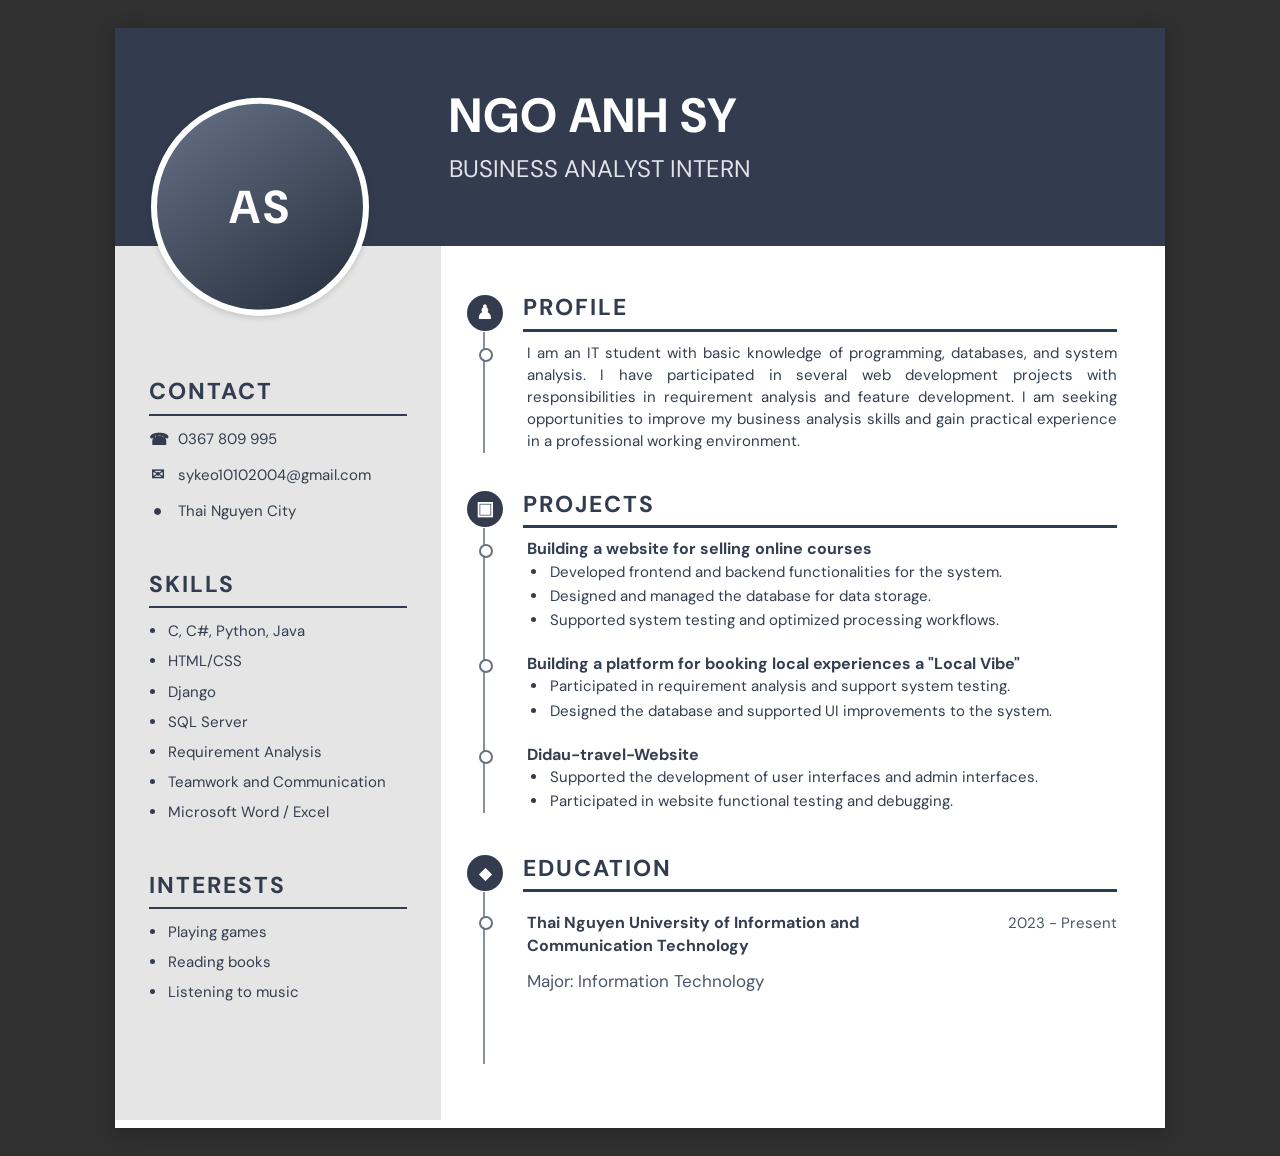
==== index.html @ ea8af99d "Add responsive CV website Co-authored-by: Copilot <223556219+Copilot@users.noreply.github.com>" ====
<!DOCTYPE html>
<html lang="en">
<head>
  <meta charset="UTF-8">
  <meta name="viewport" content="width=device-width, initial-scale=1.0">
  <meta name="description" content="Resume of Ngo Anh Sy, Business Analyst Intern">
  <title>Ngo Anh Sy | Business Analyst Intern</title>
  <link rel="preconnect" href="https://fonts.googleapis.com">
  <link rel="preconnect" href="https://fonts.gstatic.com" crossorigin>
  <link href="https://fonts.googleapis.com/css2?family=DM+Sans:wght@400;500;600;700&display=swap" rel="stylesheet">
  <link rel="stylesheet" href="styles.css">
</head>
<body>
  <main class="resume">
    <header class="resume-header">
      <div class="header-photo-space">
        <div class="avatar" role="img" aria-label="Profile photo placeholder">AS</div>
      </div>
      <div class="header-title">
        <h1>NGO ANH SY</h1>
        <p>BUSINESS ANALYST INTERN</p>
      </div>
    </header>

    <div class="resume-body">
      <aside class="sidebar">
        <section class="side-section contact-section">
          <h2>Contact</h2>
          <ul class="plain-list contact-list">
            <li><span class="icon" aria-hidden="true">☎</span><a href="tel:+84862318332">0367 809 995</a></li>
            <li><span class="icon" aria-hidden="true">✉</span><a href="mailto:sykeo10102004@gmail.com">sykeo10102004@gmail.com</a></li>
            <li><span class="icon" aria-hidden="true">●</span><span>Thai Nguyen City</span></li>
          </ul>
        </section>

        <section class="side-section">
          <h2>Skills</h2>
          <ul class="plain-list bullet-list">
            <li>C, C#, Python, Java</li>
            <li>HTML/CSS</li>
            <li>Django</li>
            <li>SQL Server</li>
            <li>Requirement Analysis</li>
            <li>Teamwork and Communication</li>
            <li>Microsoft Word / Excel</li>
          </ul>
        </section>

        <section class="side-section interests-section">
          <h2>Interests</h2>
          <ul class="plain-list bullet-list">
            <li>Playing games</li>
            <li>Reading books</li>
            <li>Listening to music</li>
          </ul>
        </section>
      </aside>

      <div class="main-content">
        <section class="content-section">
          <div class="section-title">
            <span class="section-icon" aria-hidden="true">♟</span>
            <h2>Profile</h2>
          </div>
          <div class="timeline profile-timeline">
            <div class="timeline-entry">
              <p>
                I am an IT student with basic knowledge of programming, databases, and
                system analysis. I have participated in several web development projects
                with responsibilities in requirement analysis and feature
                development. I am seeking opportunities to improve my business analysis
                skills and gain practical experience in a professional working environment.
              </p>
            </div>
          </div>
        </section>

        <section class="content-section projects-section">
          <div class="section-title">
            <span class="section-icon" aria-hidden="true">▣</span>
            <h2>Projects</h2>
          </div>
          <div class="timeline project-timeline">
            <article class="timeline-entry project">
              <h3>Building a website for selling online courses</h3>
              <ul>
                <li>Developed frontend and backend functionalities for the system.</li>
                <li>Designed and managed the database for data storage.</li>
                <li>Supported system testing and optimized processing workflows.</li>
              </ul>
            </article>
            <article class="timeline-entry project">
              <h3>Building a platform for booking local experiences a "Local Vibe"</h3>
              <ul>
                <li>Participated in requirement analysis and support system testing.</li>
                <li>Designed the database and supported UI improvements to the system.</li>
              </ul>
            </article>
            <article class="timeline-entry project">
              <h3>Didau-travel-Website</h3>
              <ul>
                <li>Supported the development of user interfaces and admin interfaces.</li>
                <li>Participated in website functional testing and debugging.</li>
              </ul>
            </article>
          </div>
        </section>

        <section class="content-section education-section">
          <div class="section-title">
            <span class="section-icon education-icon" aria-hidden="true">◆</span>
            <h2>Education</h2>
          </div>
          <div class="timeline education-timeline">
            <article class="timeline-entry education-entry">
              <div class="education-heading">
                <h3>Thai Nguyen University of Information and Communication Technology</h3>
                <span class="date">2023 - Present</span>
              </div>
              <p>Major: Information Technology</p>
            </article>
          </div>
        </section>
      </div>
    </div>
  </main>
</body>
</html>
---- styles.css ----
:root {
  color-scheme: light;
  --ink: #343e4f;
  --muted: #4b5668;
  --navy: #323c4e;
  --sidebar: #e5e5e5;
  --paper: #fff;
  --line: #263d53;
  --timeline: #88919c;
  --font: "DM Sans", Arial, sans-serif;
}

* {
  box-sizing: border-box;
}

body {
  margin: 0;
  padding: 28px;
  background: #303030;
  color: var(--ink);
  font-family: var(--font);
  font-size: 15px;
  line-height: 1.48;
}

a {
  color: inherit;
  text-decoration: none;
}

a:hover {
  text-decoration: underline;
}

.resume {
  width: min(100%, 1050px);
  min-height: 1100px;
  margin: 0 auto;
  background: var(--paper);
  box-shadow: 0 4px 18px rgb(0 0 0 / 24%);
}

.resume-header {
  position: relative;
  z-index: 1;
  display: grid;
  min-height: 218px;
  grid-template-columns: 31% 69%;
  align-items: center;
  background: var(--navy);
  color: #fff;
}

.header-photo-space {
  position: relative;
  height: 100%;
}

.avatar {
  position: absolute;
  z-index: 2;
  top: 50%;
  left: 36px;
  display: grid;
  width: 218px;
  aspect-ratio: 1;
  transform: translateY(-18%);
  place-items: center;
  border: 6px solid #fff;
  border-radius: 50%;
  background: linear-gradient(145deg, #667287, #252d3b);
  box-shadow: 0 2px 6px rgb(0 0 0 / 15%);
  color: #fff;
  font-size: 46px;
  font-weight: 700;
  letter-spacing: 3px;
}

.header-title {
  align-self: center;
  padding: 28px 30px 28px 8px;
}

.header-title h1 {
  margin: 0;
  font-size: clamp(30px, 5vw, 48px);
  font-weight: 700;
  letter-spacing: 1px;
  line-height: 1.15;
}

.header-title p {
  margin: 8px 0 0;
  color: #e0e3e8;
  font-size: clamp(16px, 2.5vw, 24px);
  font-weight: 400;
}

.resume-body {
  display: grid;
  grid-template-columns: 31% 69%;
}

.sidebar {
  min-width: 0;
  padding: 132px 34px 48px;
  background: var(--sidebar);
}

.side-section {
  margin-bottom: 48px;
}

.side-section h2 {
  margin: 0 0 12px;
  padding-bottom: 8px;
  border-bottom: 2px solid var(--navy);
  color: var(--navy);
  font-size: 23px;
  font-weight: 700;
  letter-spacing: 2px;
  line-height: 1.2;
  text-transform: uppercase;
}

.plain-list {
  margin: 0;
  padding: 0;
  list-style: none;
}

.contact-list {
  display: grid;
  gap: 12px;
}

.contact-list li {
  display: flex;
  align-items: center;
  gap: 12px;
  min-width: 0;
  overflow-wrap: anywhere;
}

.icon {
  width: 17px;
  flex: 0 0 17px;
  color: var(--navy);
  font-size: 16px;
  font-weight: 700;
  text-align: center;
}

.bullet-list {
  display: grid;
  gap: 8px;
  padding-left: 18px;
  list-style: disc;
}

.bullet-list li {
  padding-left: 1px;
}

.bullet-list li::marker {
  color: var(--navy);
}

.main-content {
  min-width: 0;
  padding: 48px 48px 56px 26px;
}

.content-section {
  margin-bottom: 38px;
}

.section-title {
  display: flex;
  align-items: center;
  gap: 20px;
  margin-bottom: 0;
}

.section-title h2 {
  flex: 1;
  margin: 0;
  padding: 0 0 7px;
  border-bottom: 3px solid var(--line);
  color: var(--navy);
  font-size: 23px;
  font-weight: 700;
  letter-spacing: 2px;
  line-height: 1.2;
  text-transform: uppercase;
}

.section-icon {
  display: grid;
  width: 36px;
  height: 36px;
  flex: 0 0 36px;
  place-items: center;
  border-radius: 50%;
  background: var(--navy);
  color: #fff;
  font-size: 19px;
  font-weight: 700;
}

.timeline {
  position: relative;
  margin-left: 16px;
  padding: 10px 0 0 42px;
  border-left: 2px solid var(--timeline);
}

.timeline-entry {
  position: relative;
}

.timeline-entry::before {
  position: absolute;
  top: 6px;
  left: -48px;
  width: 10px;
  height: 10px;
  border: 2px solid #667181;
  border-radius: 50%;
  background: var(--paper);
  content: "";
}

.timeline-entry p {
  margin: 0;
}

.profile-timeline {
  min-height: 113px;
}

.profile-timeline .timeline-entry p {
  text-align: justify;
}

.projects-section {
  margin-top: 6px;
}

.project-timeline {
  padding-top: 10px;
}

.project {
  margin-bottom: 22px;
}

.project:last-child {
  margin-bottom: 0;
}

.project h3,
.education-entry h3 {
  margin: 0;
  color: var(--ink);
  font-size: 16px;
  font-weight: 700;
  line-height: 1.4;
}

.project-role {
  margin: 1px 0 10px !important;
  color: var(--muted);
  font-size: 16px;
}

.project ul {
  display: grid;
  gap: 2px;
  margin: 0;
  padding-left: 21px;
}

.project li {
  padding-left: 2px;
}

.project li::marker {
  color: var(--navy);
}

.education-section {
  margin-top: 42px;
  margin-bottom: 0;
}

.education-icon {
  font-size: 16px;
}

.education-timeline {
  padding-top: 20px;
  padding-bottom: 70px;
}

.education-entry::before {
  top: 4px;
}

.education-heading {
  display: flex;
  align-items: flex-start;
  justify-content: space-between;
  gap: 18px;
}

.education-heading h3 {
  max-width: 430px;
}

.date {
  flex: 0 0 auto;
  color: var(--muted);
  white-space: nowrap;
}

.education-entry > p {
  margin-top: 12px;
  color: var(--muted);
  font-size: 17px;
}

@media (max-width: 720px) {
  body {
    padding: 0;
    background: var(--paper);
  }

  .resume {
    min-height: 100vh;
    box-shadow: none;
  }

  .resume-header {
    min-height: 170px;
    grid-template-columns: 30% 70%;
  }

  .avatar {
    left: 18px;
    width: clamp(90px, 23vw, 150px);
    border-width: 4px;
    font-size: 30px;
  }

  .header-title {
    padding-left: 12px;
  }

  .resume-body {
    grid-template-columns: 1fr;
  }

  .sidebar {
    display: grid;
    grid-template-columns: repeat(2, minmax(0, 1fr));
    gap: 10px 28px;
    padding: 78px 28px 20px;
  }

  .side-section {
    margin-bottom: 20px;
  }

  .contact-section {
    margin-top: 0;
  }

  .main-content {
    padding: 30px 24px 48px;
  }
}

@media (max-width: 460px) {
  body {
    font-size: 14px;
  }

  .resume-header {
    min-height: 145px;
    grid-template-columns: 29% 71%;
  }

  .avatar {
    left: 12px;
    width: 86px;
    font-size: 25px;
  }

  .header-title {
    padding-right: 12px;
  }

  .header-title h1 {
    font-size: 25px;
    letter-spacing: 0;
  }

  .header-title p {
    font-size: 13px;
  }

  .sidebar {
    grid-template-columns: 1fr;
    gap: 0;
    padding: 66px 24px 10px;
  }

  .side-section {
    margin-bottom: 22px;
  }

  .side-section h2,
  .section-title h2 {
    font-size: 19px;
  }

  .main-content {
    padding: 24px 18px 38px;
  }

  .section-title {
    gap: 12px;
  }

  .section-icon {
    width: 32px;
    height: 32px;
    flex-basis: 32px;
  }

  .timeline {
    margin-left: 14px;
    padding-left: 26px;
  }

  .timeline-entry::before {
    left: -32px;
  }

  .education-heading {
    flex-direction: column;
    gap: 4px;
  }

  .content-section {
    margin-bottom: 30px;
  }
}

@media print {
  @page {
    size: A4;
    margin: 8mm;
  }

  body {
    padding: 0;
    background: #fff;
    font-size: 10pt;
    print-color-adjust: exact;
    -webkit-print-color-adjust: exact;
  }

  .resume {
    width: 100%;
    min-height: 0;
    box-shadow: none;
  }

  .resume-header {
    min-height: 165px;
  }

  .avatar {
    width: 170px;
  }

  .sidebar {
    padding-top: 112px;
  }

  .main-content {
    padding: 34px 32px 38px 20px;
  }

  .content-section,
  .timeline-entry {
    break-inside: avoid;
  }
}
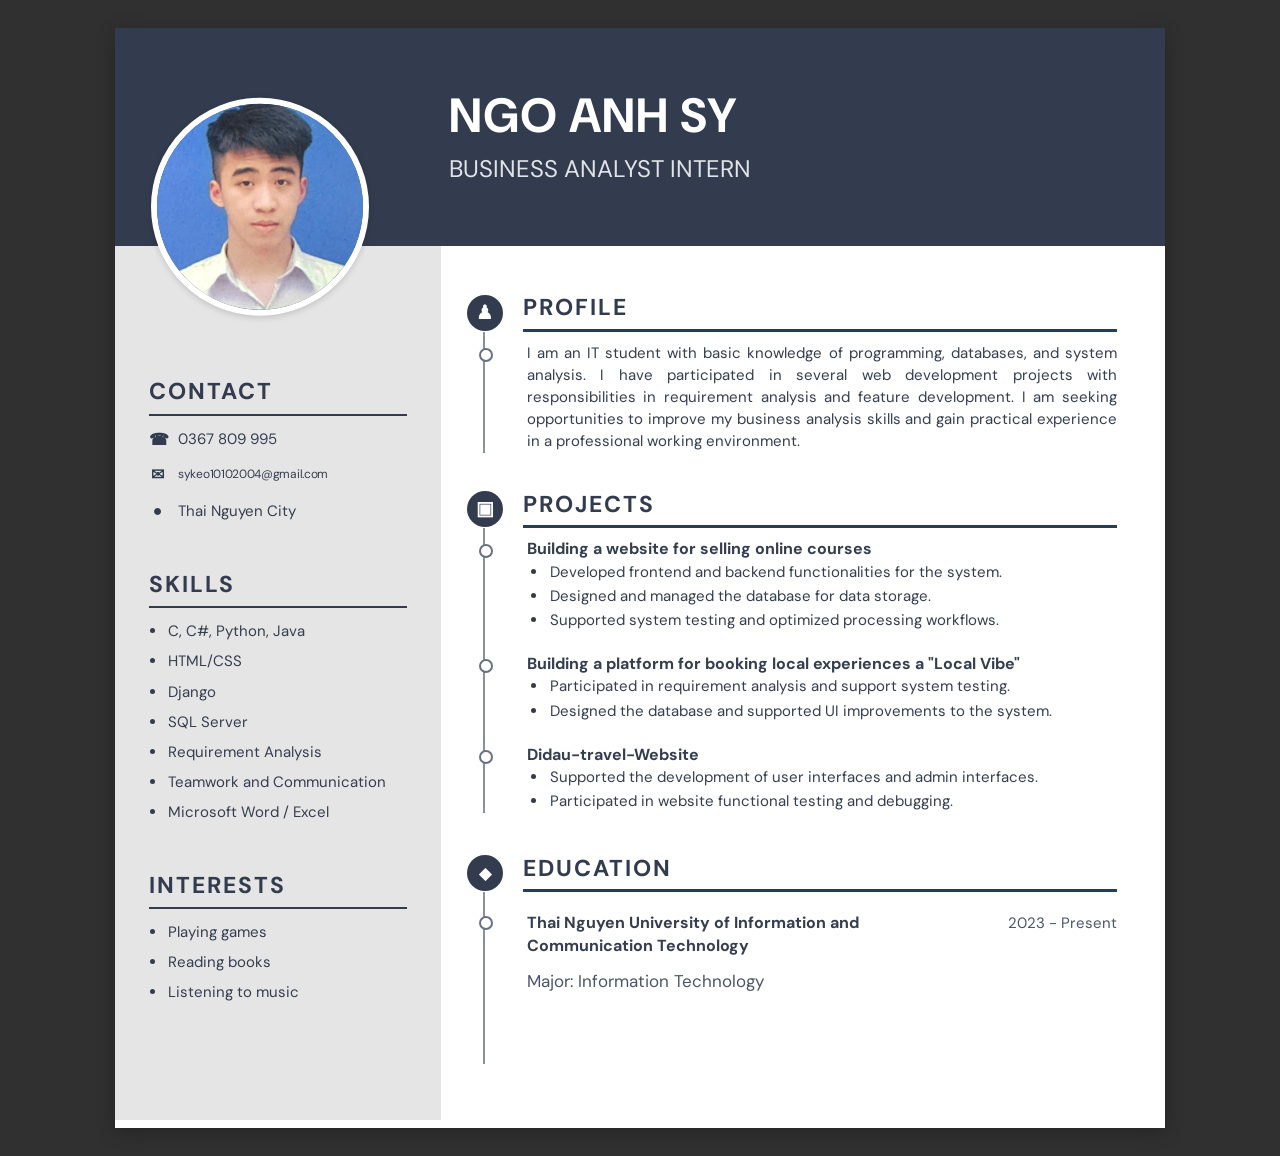
==== commit 98dcf875: "Add sharpened profile photo to CV Co-authored-by: Copilot <223556219+Copilot@users.noreply.github.co" ====
--- a/index.html
+++ b/index.html
@@ -14,7 +14,7 @@
   <main class="resume">
     <header class="resume-header">
       <div class="header-photo-space">
-        <div class="avatar" role="img" aria-label="Profile photo placeholder">AS</div>
+        <img class="avatar" src="assets/profile.jpg" alt="Portrait of Ngo Anh Sy">
       </div>
       <div class="header-title">
         <h1>NGO ANH SY</h1>
@@ -27,8 +27,8 @@
         <section class="side-section contact-section">
           <h2>Contact</h2>
           <ul class="plain-list contact-list">
-            <li><span class="icon" aria-hidden="true">☎</span><a href="tel:+84862318332">0367 809 995</a></li>
-            <li><span class="icon" aria-hidden="true">✉</span><a href="mailto:sykeo10102004@gmail.com">sykeo10102004@gmail.com</a></li>
+            <li><span class="icon" aria-hidden="true">☎</span><a href="tel:+84367809995">0367 809 995</a></li>
+            <li><span class="icon" aria-hidden="true">✉</span><a class="contact-email" href="mailto:sykeo10102004@gmail.com">sykeo10102004@gmail.com</a></li>
             <li><span class="icon" aria-hidden="true">●</span><span>Thai Nguyen City</span></li>
           </ul>
         </section>
--- a/styles.css
+++ b/styles.css
@@ -66,15 +66,12 @@
   width: 218px;
   aspect-ratio: 1;
   transform: translateY(-18%);
-  place-items: center;
   border: 6px solid #fff;
   border-radius: 50%;
-  background: linear-gradient(145deg, #667287, #252d3b);
+  background: #3d526e;
   box-shadow: 0 2px 6px rgb(0 0 0 / 15%);
-  color: #fff;
-  font-size: 46px;
-  font-weight: 700;
-  letter-spacing: 3px;
+  object-fit: cover;
+  object-position: center 32%;
 }
 
 .header-title {
@@ -143,6 +140,12 @@
   overflow-wrap: anywhere;
 }
 
+.contact-email {
+  white-space: nowrap;
+  font-size: 12px;
+  letter-spacing: -0.3px;
+}
+
 .icon {
   width: 17px;
   flex: 0 0 17px;
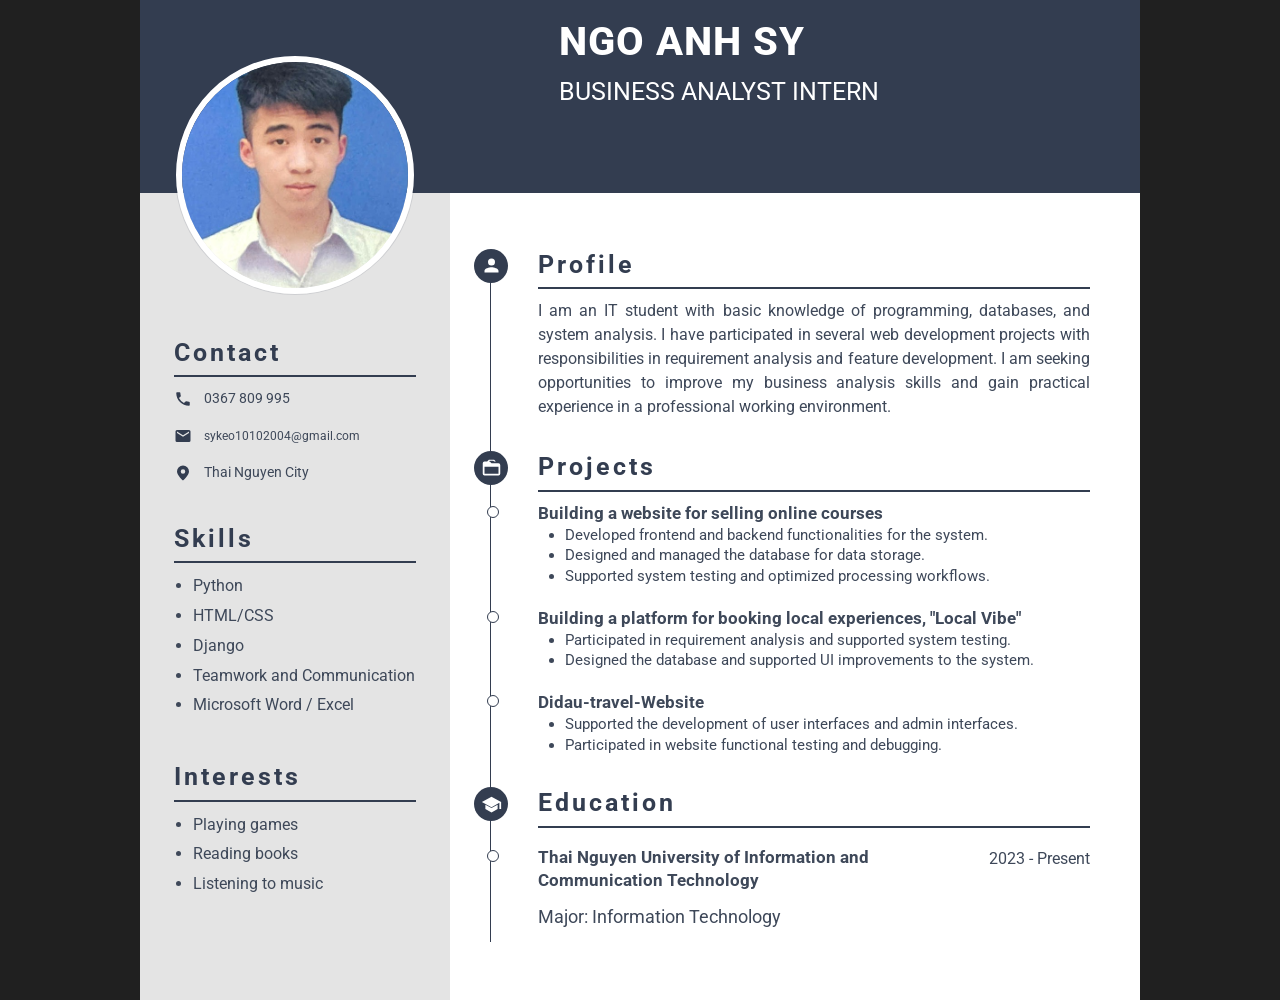
==== commit f1cc240d: "Update CV layout and styling Co-authored-by: Copilot <223556219+Copilot@users.noreply.github.com>" ====
--- a/index.html
+++ b/index.html
@@ -7,121 +7,113 @@
   <title>Ngo Anh Sy | Business Analyst Intern</title>
   <link rel="preconnect" href="https://fonts.googleapis.com">
   <link rel="preconnect" href="https://fonts.gstatic.com" crossorigin>
-  <link href="https://fonts.googleapis.com/css2?family=DM+Sans:wght@400;500;600;700&display=swap" rel="stylesheet">
+  <link href="https://fonts.googleapis.com/css2?family=Roboto:wght@400;500;700;800&display=swap" rel="stylesheet">
   <link rel="stylesheet" href="styles.css">
 </head>
 <body>
   <main class="resume">
     <header class="resume-header">
-      <div class="header-photo-space">
-        <img class="avatar" src="assets/profile.jpg" alt="Portrait of Ngo Anh Sy">
-      </div>
-      <div class="header-title">
+      <div class="header-copy">
         <h1>NGO ANH SY</h1>
         <p>BUSINESS ANALYST INTERN</p>
       </div>
     </header>
 
-    <div class="resume-body">
-      <aside class="sidebar">
-        <section class="side-section contact-section">
-          <h2>Contact</h2>
-          <ul class="plain-list contact-list">
-            <li><span class="icon" aria-hidden="true">☎</span><a href="tel:+84367809995">0367 809 995</a></li>
-            <li><span class="icon" aria-hidden="true">✉</span><a class="contact-email" href="mailto:sykeo10102004@gmail.com">sykeo10102004@gmail.com</a></li>
-            <li><span class="icon" aria-hidden="true">●</span><span>Thai Nguyen City</span></li>
-          </ul>
-        </section>
+    <aside class="sidebar">
+      <img class="avatar" src="assets/profile.jpg" alt="Portrait of Ngo Anh Sy">
 
-        <section class="side-section">
-          <h2>Skills</h2>
-          <ul class="plain-list bullet-list">
-            <li>C, C#, Python, Java</li>
-            <li>HTML/CSS</li>
-            <li>Django</li>
-            <li>SQL Server</li>
-            <li>Requirement Analysis</li>
-            <li>Teamwork and Communication</li>
-            <li>Microsoft Word / Excel</li>
-          </ul>
-        </section>
+      <section class="side-section contact-section">
+        <h2>Contact</h2>
+        <ul class="contact-list">
+          <li>
+            <svg viewBox="0 0 24 24" aria-hidden="true"><path d="M6.62 10.79a15.05 15.05 0 0 0 6.59 6.59l2.2-2.2a1 1 0 0 1 1.02-.24c1.12.37 2.33.56 3.57.56.55 0 1 .45 1 1V20c0 .55-.45 1-1 1C10.61 21 3 13.39 3 4c0-.55.45-1 1-1h3.5c.55 0 1 .45 1 1 0 1.25.2 2.45.57 3.57.11.36.02.77-.25 1.03z"/></svg>
+            <a href="tel:+84367809995">0367 809 995</a>
+          </li>
+          <li>
+            <svg viewBox="0 0 24 24" aria-hidden="true"><path d="M20 4H4a2 2 0 0 0-2 2v12a2 2 0 0 0 2 2h16a2 2 0 0 0 2-2V6a2 2 0 0 0-2-2m0 4-8 5-8-5V6l8 5 8-5z"/></svg>
+            <a href="mailto:sykeo10102004@gmail.com">sykeo10102004@gmail.com</a>
+          </li>
+          <li>
+            <svg viewBox="0 0 24 24" aria-hidden="true"><path d="M12 2a8 8 0 0 0-8 8c0 5.25 8 12 8 12s8-6.75 8-12a8 8 0 0 0-8-8m0 11a3 3 0 1 1 0-6 3 3 0 0 1 0 6"/></svg>
+            <span>Thai Nguyen City</span>
+          </li>
+        </ul>
+      </section>
 
-        <section class="side-section interests-section">
-          <h2>Interests</h2>
-          <ul class="plain-list bullet-list">
-            <li>Playing games</li>
-            <li>Reading books</li>
-            <li>Listening to music</li>
-          </ul>
-        </section>
-      </aside>
+      <section class="side-section">
+        <h2>Skills</h2>
+        <ul class="bullet-list">
+          <li>Python</li>
+          <li>HTML/CSS</li>
+          <li>Django</li>
+          <li>Teamwork and Communication</li>
+          <li>Microsoft Word / Excel</li>
+        </ul>
+      </section>
 
-      <div class="main-content">
-        <section class="content-section">
-          <div class="section-title">
-            <span class="section-icon" aria-hidden="true">♟</span>
-            <h2>Profile</h2>
+      <section class="side-section interests-section">
+        <h2>Interests</h2>
+        <ul class="bullet-list">
+          <li>Playing games</li>
+          <li>Reading books</li>
+          <li>Listening to music</li>
+        </ul>
+      </section>
+    </aside>
+
+    <div class="main-content">
+      <section class="resume-section profile-section">
+        <span class="section-icon" aria-hidden="true">
+          <svg viewBox="0 0 24 24"><path d="M12 12a4 4 0 1 0 0-8 4 4 0 0 0 0 8m0 2c-2.67 0-8 1.34-8 4v2h16v-2c0-2.66-5.33-4-8-4"/></svg>
+        </span>
+        <h2>Profile</h2>
+        <p class="profile-copy">I am an IT student with basic knowledge of programming, databases, and system analysis. I have participated in several web development projects with responsibilities in requirement analysis and feature development. I am seeking opportunities to improve my business analysis skills and gain practical experience in a professional working environment.</p>
+      </section>
+
+      <section class="resume-section projects-section">
+        <span class="section-icon" aria-hidden="true">
+          <svg viewBox="0 0 24 24"><path d="M10 4 12 6h8a2 2 0 0 1 2 2v10a2 2 0 0 1-2 2H4a2 2 0 0 1-2-2V6a2 2 0 0 1 2-2zm10 6H4v8h16zM9 2h6l2 2h-2l-1-1h-4L9 4H7z"/></svg>
+        </span>
+        <h2>Projects</h2>
+        <div class="project-list">
+          <article class="timeline-item">
+            <h3>Building a website for selling online courses</h3>
+            <ul>
+              <li>Developed frontend and backend functionalities for the system.</li>
+              <li>Designed and managed the database for data storage.</li>
+              <li>Supported system testing and optimized processing workflows.</li>
+            </ul>
+          </article>
+          <article class="timeline-item">
+            <h3>Building a platform for booking local experiences, "Local Vibe"</h3>
+            <ul>
+              <li>Participated in requirement analysis and supported system testing.</li>
+              <li>Designed the database and supported UI improvements to the system.</li>
+            </ul>
+          </article>
+          <article class="timeline-item">
+            <h3>Didau-travel-Website</h3>
+            <ul>
+              <li>Supported the development of user interfaces and admin interfaces.</li>
+              <li>Participated in website functional testing and debugging.</li>
+            </ul>
+          </article>
+        </div>
+      </section>
+
+      <section class="resume-section education-section">
+        <span class="section-icon" aria-hidden="true">
+          <svg viewBox="0 0 24 24"><path d="m12 3-11 6 11 6 9-4.91V17h2V9zm-7 9.18V17l7 4 7-4v-4.82l-7 3.82z"/></svg>
+        </span>
+        <h2>Education</h2>
+        <article class="education-item">
+          <div class="education-heading">
+            <h3>Thai Nguyen University of Information and Communication Technology</h3>
+            <span>2023 - Present</span>
           </div>
-          <div class="timeline profile-timeline">
-            <div class="timeline-entry">
-              <p>
-                I am an IT student with basic knowledge of programming, databases, and
-                system analysis. I have participated in several web development projects
-                with responsibilities in requirement analysis and feature
-                development. I am seeking opportunities to improve my business analysis
-                skills and gain practical experience in a professional working environment.
-              </p>
-            </div>
-          </div>
-        </section>
-
-        <section class="content-section projects-section">
-          <div class="section-title">
-            <span class="section-icon" aria-hidden="true">▣</span>
-            <h2>Projects</h2>
-          </div>
-          <div class="timeline project-timeline">
-            <article class="timeline-entry project">
-              <h3>Building a website for selling online courses</h3>
-              <ul>
-                <li>Developed frontend and backend functionalities for the system.</li>
-                <li>Designed and managed the database for data storage.</li>
-                <li>Supported system testing and optimized processing workflows.</li>
-              </ul>
-            </article>
-            <article class="timeline-entry project">
-              <h3>Building a platform for booking local experiences a "Local Vibe"</h3>
-              <ul>
-                <li>Participated in requirement analysis and support system testing.</li>
-                <li>Designed the database and supported UI improvements to the system.</li>
-              </ul>
-            </article>
-            <article class="timeline-entry project">
-              <h3>Didau-travel-Website</h3>
-              <ul>
-                <li>Supported the development of user interfaces and admin interfaces.</li>
-                <li>Participated in website functional testing and debugging.</li>
-              </ul>
-            </article>
-          </div>
-        </section>
-
-        <section class="content-section education-section">
-          <div class="section-title">
-            <span class="section-icon education-icon" aria-hidden="true">◆</span>
-            <h2>Education</h2>
-          </div>
-          <div class="timeline education-timeline">
-            <article class="timeline-entry education-entry">
-              <div class="education-heading">
-                <h3>Thai Nguyen University of Information and Communication Technology</h3>
-                <span class="date">2023 - Present</span>
-              </div>
-              <p>Major: Information Technology</p>
-            </article>
-          </div>
-        </section>
-      </div>
+          <p>Major: Information Technology</p>
+        </article>
+      </section>
     </div>
   </main>
 </body>
--- a/styles.css
+++ b/styles.css
@@ -1,13 +1,8 @@
 :root {
-  color-scheme: light;
-  --ink: #343e4f;
-  --muted: #4b5668;
-  --navy: #323c4e;
-  --sidebar: #e5e5e5;
+  --navy: #333d50;
+  --ink: #3e4859;
+  --sidebar: #e4e4e4;
   --paper: #fff;
-  --line: #263d53;
-  --timeline: #88919c;
-  --font: "DM Sans", Arial, sans-serif;
 }
 
 * {
@@ -16,12 +11,12 @@
 
 body {
   margin: 0;
-  padding: 28px;
-  background: #303030;
+  padding: 0;
+  background: #202020;
   color: var(--ink);
-  font-family: var(--font);
-  font-size: 15px;
-  line-height: 1.48;
+  font-family: "Roboto", Arial, sans-serif;
+  font-size: 16px;
+  line-height: 1.42;
 }
 
 a {
@@ -34,102 +29,102 @@
 }
 
 .resume {
-  width: min(100%, 1050px);
-  min-height: 1100px;
+  display: grid;
+  grid-template-columns: 31% minmax(0, 1fr);
+  grid-template-areas:
+    "header header"
+    "sidebar main";
+  width: min(100%, 1000px);
+  min-height: 100vh;
   margin: 0 auto;
   background: var(--paper);
-  box-shadow: 0 4px 18px rgb(0 0 0 / 24%);
 }
 
 .resume-header {
-  position: relative;
-  z-index: 1;
-  display: grid;
-  min-height: 218px;
-  grid-template-columns: 31% 69%;
-  align-items: center;
+  grid-area: header;
+  min-height: 182px;
   background: var(--navy);
   color: #fff;
 }
 
-.header-photo-space {
+.header-copy {
+  margin-left: 39.5%;
+  padding: 18px 24px 22px;
+}
+
+.header-copy h1 {
+  margin: 0;
+  font-size: clamp(24px, 4vw, 40px);
+  font-weight: 800;
+  letter-spacing: 1px;
+  line-height: 1.2;
+  white-space: nowrap;
+}
+
+.header-copy p {
+  margin: 8px 0 0;
+  font-size: clamp(17px, 2.5vw, 25px);
+  font-weight: 400;
+}
+
+.sidebar {
   position: relative;
-  height: 100%;
+  grid-area: sidebar;
+  padding: 144px 34px 60px;
+  background: var(--sidebar);
 }
 
 .avatar {
   position: absolute;
-  z-index: 2;
-  top: 50%;
-  left: 36px;
-  display: grid;
-  width: 218px;
+  top: -137px;
+  left: 50%;
+  display: block;
+  width: 238px;
   aspect-ratio: 1;
-  transform: translateY(-18%);
+  transform: translateX(-50%);
   border: 6px solid #fff;
   border-radius: 50%;
-  background: #3d526e;
-  box-shadow: 0 2px 6px rgb(0 0 0 / 15%);
   object-fit: cover;
-  object-position: center 32%;
-}
-
-.header-title {
-  align-self: center;
-  padding: 28px 30px 28px 8px;
-}
-
-.header-title h1 {
+  object-position: center 38%;
+  box-shadow: 0 0 0 1px rgb(51 61 80 / 12%);
+}
+
+.side-section {
+  margin-top: 40px;
+}
+
+.contact-section {
+  margin-top: 0;
+}
+
+.side-section h2,
+.resume-section > h2 {
   margin: 0;
-  font-size: clamp(30px, 5vw, 48px);
-  font-weight: 700;
-  letter-spacing: 1px;
-  line-height: 1.15;
-}
-
-.header-title p {
-  margin: 8px 0 0;
-  color: #e0e3e8;
-  font-size: clamp(16px, 2.5vw, 24px);
-  font-weight: 400;
-}
-
-.resume-body {
-  display: grid;
-  grid-template-columns: 31% 69%;
-}
-
-.sidebar {
-  min-width: 0;
-  padding: 132px 34px 48px;
-  background: var(--sidebar);
-}
-
-.side-section {
-  margin-bottom: 48px;
-}
-
-.side-section h2 {
-  margin: 0 0 12px;
-  padding-bottom: 8px;
   border-bottom: 2px solid var(--navy);
   color: var(--navy);
-  font-size: 23px;
+  font-size: 25px;
   font-weight: 700;
-  letter-spacing: 2px;
-  line-height: 1.2;
-  text-transform: uppercase;
-}
-
-.plain-list {
+  letter-spacing: 3px;
+  line-height: 1.3;
+}
+
+.side-section h2 {
+  padding-bottom: 6px;
+  margin-bottom: 12px;
+}
+
+.contact-list,
+.bullet-list {
   margin: 0;
+  padding-left: 19px;
+}
+
+.contact-list {
+  display: grid;
+  gap: 18px;
   padding: 0;
   list-style: none;
-}
-
-.contact-list {
-  display: grid;
-  gap: 12px;
+  font-size: 14px;
 }
 
 .contact-list li {
@@ -140,174 +135,136 @@
   overflow-wrap: anywhere;
 }
 
-.contact-email {
+.contact-list a[href^="mailto:"] {
+  font-size: 12px;
   white-space: nowrap;
-  font-size: 12px;
-  letter-spacing: -0.3px;
-}
-
-.icon {
-  width: 17px;
-  flex: 0 0 17px;
-  color: var(--navy);
-  font-size: 16px;
-  font-weight: 700;
-  text-align: center;
-}
-
-.bullet-list {
+}
+
+.contact-list svg {
+  width: 18px;
+  height: 18px;
+  flex: 0 0 18px;
+  fill: var(--navy);
+}
+
+.bullet-list li {
+  padding-left: 0;
+  margin-bottom: 7px;
+}
+
+.interests-section {
+  margin-top: 44px;
+}
+
+.main-content {
+  position: relative;
+  grid-area: main;
+  padding: 56px 50px 60px 24px;
+}
+
+.main-content::before {
+  position: absolute;
+  top: 76px;
+  bottom: 58px;
+  left: 40px;
+  width: 1px;
+  background: var(--navy);
+  content: "";
+}
+
+.resume-section {
+  position: relative;
+  margin: 0 0 32px;
+  padding-left: 64px;
+}
+
+.section-icon {
+  position: absolute;
+  top: 0;
+  left: 0;
+  z-index: 1;
   display: grid;
-  gap: 8px;
-  padding-left: 18px;
-  list-style: disc;
-}
-
-.bullet-list li {
-  padding-left: 1px;
-}
-
-.bullet-list li::marker {
-  color: var(--navy);
-}
-
-.main-content {
-  min-width: 0;
-  padding: 48px 48px 56px 26px;
-}
-
-.content-section {
-  margin-bottom: 38px;
-}
-
-.section-title {
-  display: flex;
-  align-items: center;
-  gap: 20px;
-  margin-bottom: 0;
-}
-
-.section-title h2 {
-  flex: 1;
-  margin: 0;
-  padding: 0 0 7px;
-  border-bottom: 3px solid var(--line);
-  color: var(--navy);
-  font-size: 23px;
-  font-weight: 700;
-  letter-spacing: 2px;
-  line-height: 1.2;
-  text-transform: uppercase;
-}
-
-.section-icon {
-  display: grid;
-  width: 36px;
-  height: 36px;
-  flex: 0 0 36px;
+  width: 34px;
+  height: 34px;
   place-items: center;
   border-radius: 50%;
   background: var(--navy);
-  color: #fff;
-  font-size: 19px;
-  font-weight: 700;
-}
-
-.timeline {
+}
+
+.section-icon svg {
+  width: 21px;
+  height: 21px;
+  fill: #fff;
+}
+
+.resume-section > h2 {
+  min-height: 35px;
+  padding: 0 0 6px;
+  font-size: 25px;
+  letter-spacing: 3px;
+}
+
+.profile-copy {
+  margin: 10px 0 0;
+  font-size: 16px;
+  line-height: 1.5;
+  text-align: justify;
+  text-justify: inter-word;
+}
+
+.project-list {
+  padding-top: 10px;
+}
+
+.timeline-item {
   position: relative;
-  margin-left: 16px;
-  padding: 10px 0 0 42px;
-  border-left: 2px solid var(--timeline);
-}
-
-.timeline-entry {
-  position: relative;
-}
-
-.timeline-entry::before {
+  margin: 0 0 20px;
+}
+
+.timeline-item::before,
+.education-item::before {
   position: absolute;
-  top: 6px;
-  left: -48px;
+  top: 4px;
+  left: -51px;
   width: 10px;
   height: 10px;
-  border: 2px solid #667181;
+  border: 1.5px solid var(--navy);
   border-radius: 50%;
   background: var(--paper);
   content: "";
 }
 
-.timeline-entry p {
+.timeline-item h3,
+.education-item h3 {
   margin: 0;
-}
-
-.profile-timeline {
-  min-height: 113px;
-}
-
-.profile-timeline .timeline-entry p {
-  text-align: justify;
-}
-
-.projects-section {
+  font-size: 17px;
+  font-weight: 700;
+  line-height: 1.35;
+}
+
+.project-role {
+  margin: 0 0 12px 4px;
+  font-size: 18px;
+}
+
+.timeline-item ul {
+  margin: 0;
+  padding-left: 27px;
+  font-size: 15px;
+  line-height: 1.38;
+}
+
+.education-section {
   margin-top: 6px;
-}
-
-.project-timeline {
-  padding-top: 10px;
-}
-
-.project {
-  margin-bottom: 22px;
-}
-
-.project:last-child {
   margin-bottom: 0;
 }
 
-.project h3,
-.education-entry h3 {
-  margin: 0;
-  color: var(--ink);
-  font-size: 16px;
-  font-weight: 700;
-  line-height: 1.4;
-}
-
-.project-role {
-  margin: 1px 0 10px !important;
-  color: var(--muted);
-  font-size: 16px;
-}
-
-.project ul {
-  display: grid;
-  gap: 2px;
-  margin: 0;
-  padding-left: 21px;
-}
-
-.project li {
-  padding-left: 2px;
-}
-
-.project li::marker {
-  color: var(--navy);
-}
-
-.education-section {
-  margin-top: 42px;
-  margin-bottom: 0;
-}
-
-.education-icon {
-  font-size: 16px;
-}
-
-.education-timeline {
-  padding-top: 20px;
-  padding-bottom: 70px;
-}
-
-.education-entry::before {
+.education-item {
+  position: relative;
+  margin-top: 18px;
+}
+
+.education-item::before {
   top: 4px;
 }
 
@@ -315,191 +272,359 @@
   display: flex;
   align-items: flex-start;
   justify-content: space-between;
-  gap: 18px;
+  gap: 20px;
 }
 
 .education-heading h3 {
-  max-width: 430px;
-}
-
-.date {
-  flex: 0 0 auto;
-  color: var(--muted);
-  white-space: nowrap;
-}
-
-.education-entry > p {
-  margin-top: 12px;
-  color: var(--muted);
-  font-size: 17px;
-}
-
-@media (max-width: 720px) {
+  max-width: 75%;
+}
+
+.education-heading span {
+  flex-shrink: 0;
+  padding-top: 2px;
+}
+
+.education-item p {
+  margin: 12px 0 0;
+  font-size: 18px;
+}
+
+@media (min-width: 1001px) {
+  .resume {
+    min-height: 1000px;
+  }
+}
+
+@media (max-width: 700px) {
   body {
-    padding: 0;
     background: var(--paper);
+    font-size: 15px;
   }
 
   .resume {
-    min-height: 100vh;
-    box-shadow: none;
+    grid-template-columns: 1fr;
+    grid-template-areas:
+      "header"
+      "sidebar"
+      "main";
   }
 
   .resume-header {
-    min-height: 170px;
-    grid-template-columns: 30% 70%;
+    min-height: 140px;
+  }
+
+  .header-copy {
+    margin-left: 0;
+    padding: 18px 14px;
+  }
+
+  .header-copy h1 {
+    font-size: clamp(18px, 5.2vw, 34px);
+  }
+
+  .header-copy p {
+    margin-top: 5px;
+    font-size: 14px;
+  }
+
+  .sidebar {
+    padding: 82px 28px 34px;
   }
 
   .avatar {
-    left: 18px;
-    width: clamp(90px, 23vw, 150px);
-    border-width: 4px;
-    font-size: 30px;
-  }
-
-  .header-title {
-    padding-left: 12px;
-  }
-
-  .resume-body {
-    grid-template-columns: 1fr;
-  }
-
-  .sidebar {
-    display: grid;
-    grid-template-columns: repeat(2, minmax(0, 1fr));
-    gap: 10px 28px;
-    padding: 78px 28px 20px;
-  }
-
-  .side-section {
-    margin-bottom: 20px;
+    top: -50px;
+    left: 24px;
+    width: 120px;
+    transform: none;
+    border-width: 5px;
   }
 
   .contact-section {
     margin-top: 0;
   }
 
+  .side-section {
+    margin-top: 28px;
+  }
+
   .main-content {
-    padding: 30px 24px 48px;
-  }
-}
-
-@media (max-width: 460px) {
-  body {
+    padding: 36px 22px 40px 18px;
+  }
+
+  .main-content::before {
+    top: 54px;
+    bottom: 40px;
+    left: 34px;
+  }
+
+  .resume-section {
+    margin-bottom: 28px;
+    padding-left: 52px;
+  }
+
+  .section-icon {
+    left: 0;
+    width: 30px;
+    height: 30px;
+  }
+
+  .section-icon svg {
+    width: 19px;
+    height: 19px;
+  }
+
+  .resume-section > h2,
+  .side-section h2 {
+    font-size: 21px;
+    letter-spacing: 2px;
+  }
+
+  .profile-copy,
+  .timeline-item ul {
     font-size: 14px;
   }
 
-  .resume-header {
-    min-height: 145px;
-    grid-template-columns: 29% 71%;
-  }
-
-  .avatar {
-    left: 12px;
-    width: 86px;
-    font-size: 25px;
-  }
-
-  .header-title {
-    padding-right: 12px;
-  }
-
-  .header-title h1 {
-    font-size: 25px;
-    letter-spacing: 0;
-  }
-
-  .header-title p {
-    font-size: 13px;
-  }
-
-  .sidebar {
-    grid-template-columns: 1fr;
-    gap: 0;
-    padding: 66px 24px 10px;
-  }
-
-  .side-section {
-    margin-bottom: 22px;
-  }
-
-  .side-section h2,
-  .section-title h2 {
-    font-size: 19px;
-  }
-
-  .main-content {
-    padding: 24px 18px 38px;
-  }
-
-  .section-title {
-    gap: 12px;
-  }
-
-  .section-icon {
-    width: 32px;
-    height: 32px;
-    flex-basis: 32px;
-  }
-
-  .timeline {
-    margin-left: 14px;
-    padding-left: 26px;
-  }
-
-  .timeline-entry::before {
-    left: -32px;
+  .profile-copy {
+    text-align: left;
+  }
+
+  .timeline-item h3,
+  .project-role,
+  .education-item p {
+    font-size: 16px;
+  }
+
+  .timeline-item::before,
+  .education-item::before {
+    left: -42px;
   }
 
   .education-heading {
-    flex-direction: column;
-    gap: 4px;
-  }
-
-  .content-section {
-    margin-bottom: 30px;
+    display: block;
+  }
+
+  .education-heading h3 {
+    max-width: none;
+  }
+
+  .education-heading span {
+    display: block;
+    margin-top: 6px;
+  }
+}
+
+@media (max-width: 360px) {
+  .header-copy h1 {
+    font-size: 16px;
+    letter-spacing: 0.5px;
   }
 }
 
 @media print {
   @page {
     size: A4;
-    margin: 8mm;
+    margin: 0;
   }
 
   body {
-    padding: 0;
     background: #fff;
-    font-size: 10pt;
+    font-size: 10.5pt;
     print-color-adjust: exact;
     -webkit-print-color-adjust: exact;
   }
 
   .resume {
-    width: 100%;
+    width: 210mm;
+    height: 297mm;
+    min-height: 297mm;
+    grid-template-columns: 31% minmax(0, 1fr);
+    grid-template-rows: 35mm minmax(0, 1fr);
+  }
+
+  .resume-header {
+    height: 35mm;
+    min-height: 35mm;
+  }
+
+  .header-copy {
+    padding: 5mm 5mm 4mm;
+  }
+
+  .header-copy h1 {
+    font-size: 25pt;
+  }
+
+  .header-copy p {
+    margin-top: 2mm;
+    font-size: 15pt;
+  }
+
+  .sidebar {
+    display: flex;
     min-height: 0;
-    box-shadow: none;
-  }
-
-  .resume-header {
-    min-height: 165px;
+    flex-direction: column;
+    padding: 92px 7mm 10mm;
   }
 
   .avatar {
-    width: 170px;
-  }
-
-  .sidebar {
-    padding-top: 112px;
+    top: -25mm;
+    width: 42mm;
+    border-width: 1.5mm;
+  }
+
+  .side-section {
+    margin-top: 24px;
+  }
+
+  .contact-section {
+    margin-top: 0;
+  }
+
+  .side-section h2 {
+    padding-bottom: 5px;
+    margin-bottom: 10px;
+    font-size: 16pt;
+    letter-spacing: 2.2px;
+  }
+
+  .contact-list {
+    gap: 11px;
+    font-size: 11pt;
+  }
+
+  .contact-list li {
+    gap: 8px;
+  }
+
+  .contact-list a[href^="mailto:"] {
+    font-size: 9.5pt;
+  }
+
+  .contact-list svg {
+    width: 14px;
+    height: 14px;
+    flex-basis: 14px;
+  }
+
+  .bullet-list li {
+    margin-bottom: 6px;
+  }
+
+  .bullet-list {
+    font-size: 11pt;
+    line-height: 1.55;
+  }
+
+  .interests-section {
+    margin-top: 24px;
   }
 
   .main-content {
-    padding: 34px 32px 38px 20px;
-  }
-
-  .content-section,
-  .timeline-entry {
+    display: flex;
+    min-height: 0;
+    flex-direction: column;
+    padding: 30px 9mm 5mm 18px;
+  }
+
+  .main-content::before {
+    top: 43px;
+    bottom: 25px;
+    left: 32px;
+  }
+
+  .resume-section {
+    margin-bottom: 28px;
+    padding-left: 50px;
     break-inside: avoid;
-  }
-}
+    page-break-inside: avoid;
+  }
+
+  .section-icon {
+    width: 28px;
+    height: 28px;
+  }
+
+  .section-icon svg {
+    width: 17px;
+    height: 17px;
+  }
+
+  .resume-section > h2 {
+    min-height: 35px;
+    padding-bottom: 6px;
+    font-size: 18pt;
+    letter-spacing: 2.4px;
+  }
+
+  .profile-copy {
+    margin-top: 12px;
+    font-size: 11.5pt;
+    line-height: 1.55;
+  }
+
+  .projects-section {
+    display: flex;
+    min-height: 0;
+    flex: 1 1 auto;
+    flex-direction: column;
+  }
+
+  .project-list {
+    display: flex;
+    min-height: 0;
+    flex: 1 1 auto;
+    flex-direction: column;
+    justify-content: space-evenly;
+    padding-top: 12px;
+  }
+
+  .timeline-item {
+    margin-bottom: 0;
+    break-inside: avoid;
+    page-break-inside: avoid;
+  }
+
+  .timeline-item::before,
+  .education-item::before {
+    left: -40px;
+    width: 8px;
+    height: 8px;
+  }
+
+  .timeline-item h3,
+  .education-item h3 {
+    font-size: 12.5pt;
+    line-height: 1.35;
+  }
+
+  .timeline-item ul {
+    padding-left: 23px;
+    font-size: 11pt;
+    line-height: 1.5;
+  }
+
+  .education-section {
+    margin-top: 0;
+    margin-bottom: 0;
+  }
+
+  .education-item {
+    margin-top: 16px;
+  }
+
+  .education-item p {
+    margin-top: 12px;
+    font-size: 11.5pt;
+  }
+
+  .education-heading {
+    gap: 8px;
+  }
+  .education-heading h3 {
+    max-width: 72%;
+  }
+
+  .education-heading span {
+    font-size: 10pt;
+  }
+}
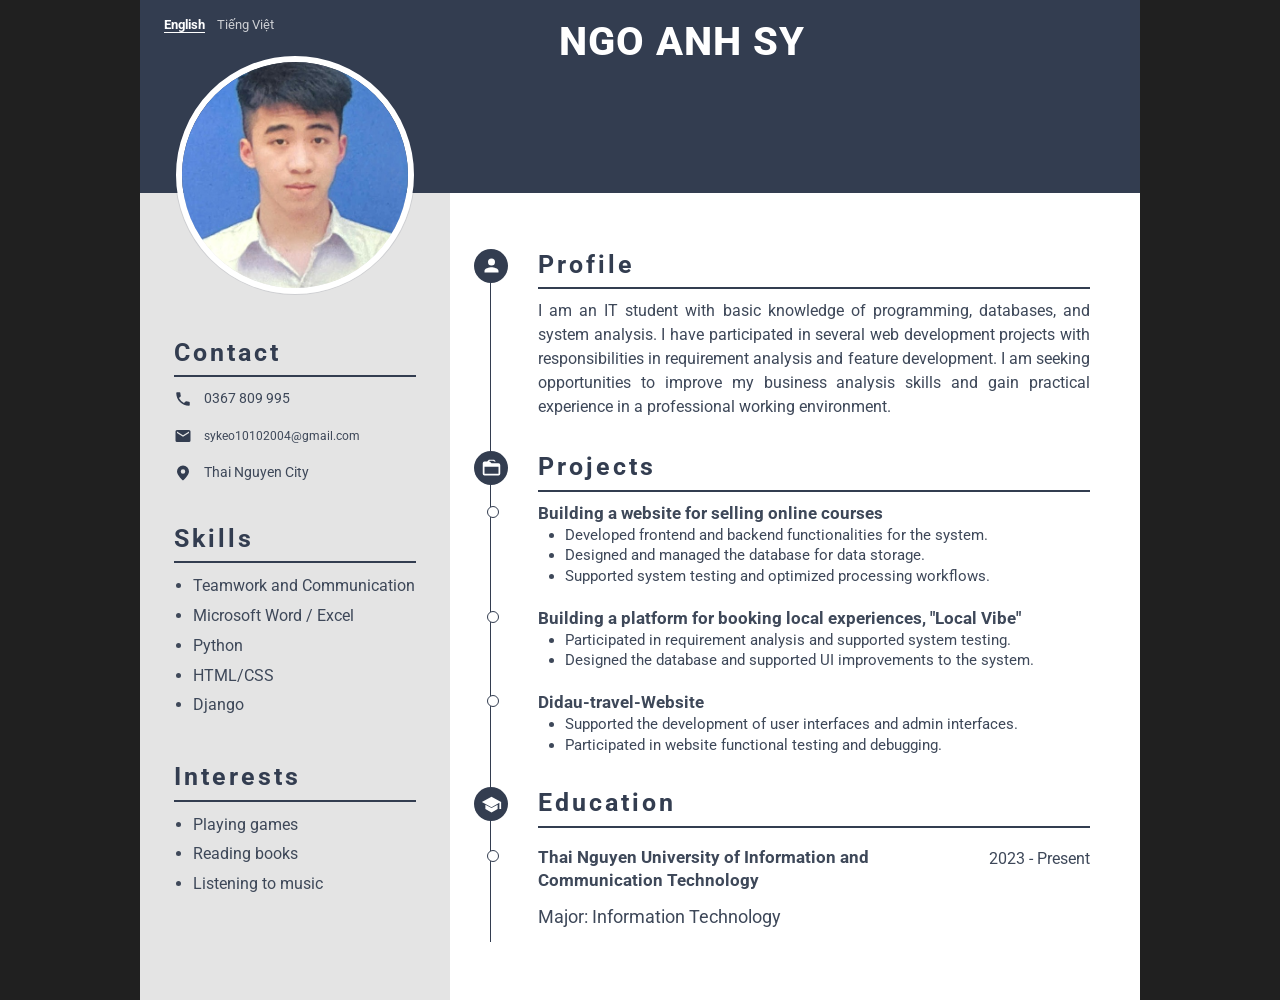
==== commit 83b3aaf9: "Update bilingual CV and PDFs Co-authored-by: Copilot <223556219+Copilot@users.noreply.github.com>" ====
--- a/index.html
+++ b/index.html
@@ -4,7 +4,7 @@
   <meta charset="UTF-8">
   <meta name="viewport" content="width=device-width, initial-scale=1.0">
   <meta name="description" content="Resume of Ngo Anh Sy, Business Analyst Intern">
-  <title>Ngo Anh Sy | Business Analyst Intern</title>
+  <title>Ngo Anh Sy </title>
   <link rel="preconnect" href="https://fonts.googleapis.com">
   <link rel="preconnect" href="https://fonts.gstatic.com" crossorigin>
   <link href="https://fonts.googleapis.com/css2?family=Roboto:wght@400;500;700;800&display=swap" rel="stylesheet">
@@ -13,9 +13,12 @@
 <body>
   <main class="resume">
     <header class="resume-header">
+      <nav class="language-switch" aria-label="Language">
+        <a href="index.html" lang="en" aria-current="page">English</a>
+        <a href="vi.html" lang="vi">Tiếng Việt</a>
+      </nav>
       <div class="header-copy">
         <h1>NGO ANH SY</h1>
-        <p>BUSINESS ANALYST INTERN</p>
       </div>
     </header>
 
@@ -43,11 +46,11 @@
       <section class="side-section">
         <h2>Skills</h2>
         <ul class="bullet-list">
+          <li>Teamwork and Communication</li>
+          <li>Microsoft Word / Excel</li>
           <li>Python</li>
           <li>HTML/CSS</li>
           <li>Django</li>
-          <li>Teamwork and Communication</li>
-          <li>Microsoft Word / Excel</li>
         </ul>
       </section>
 
--- a/styles.css
+++ b/styles.css
@@ -41,10 +41,32 @@
 }
 
 .resume-header {
+  position: relative;
   grid-area: header;
   min-height: 182px;
   background: var(--navy);
   color: #fff;
+}
+
+.language-switch {
+  position: absolute;
+  top: 16px;
+  left: 24px;
+  display: flex;
+  gap: 12px;
+  font-size: 13px;
+}
+
+.language-switch a {
+  color: #fff;
+  opacity: 0.75;
+}
+
+.language-switch a[aria-current="page"] {
+  font-weight: 700;
+  opacity: 1;
+  text-decoration: underline;
+  text-underline-offset: 3px;
 }
 
 .header-copy {
@@ -313,9 +335,15 @@
     min-height: 140px;
   }
 
+  .language-switch {
+    top: 10px;
+    right: 14px;
+    left: auto;
+  }
+
   .header-copy {
     margin-left: 0;
-    padding: 18px 14px;
+    padding: 40px 14px 18px;
   }
 
   .header-copy h1 {
@@ -431,6 +459,10 @@
     font-size: 10.5pt;
     print-color-adjust: exact;
     -webkit-print-color-adjust: exact;
+  }
+
+  .language-switch {
+    display: none;
   }
 
   .resume {
